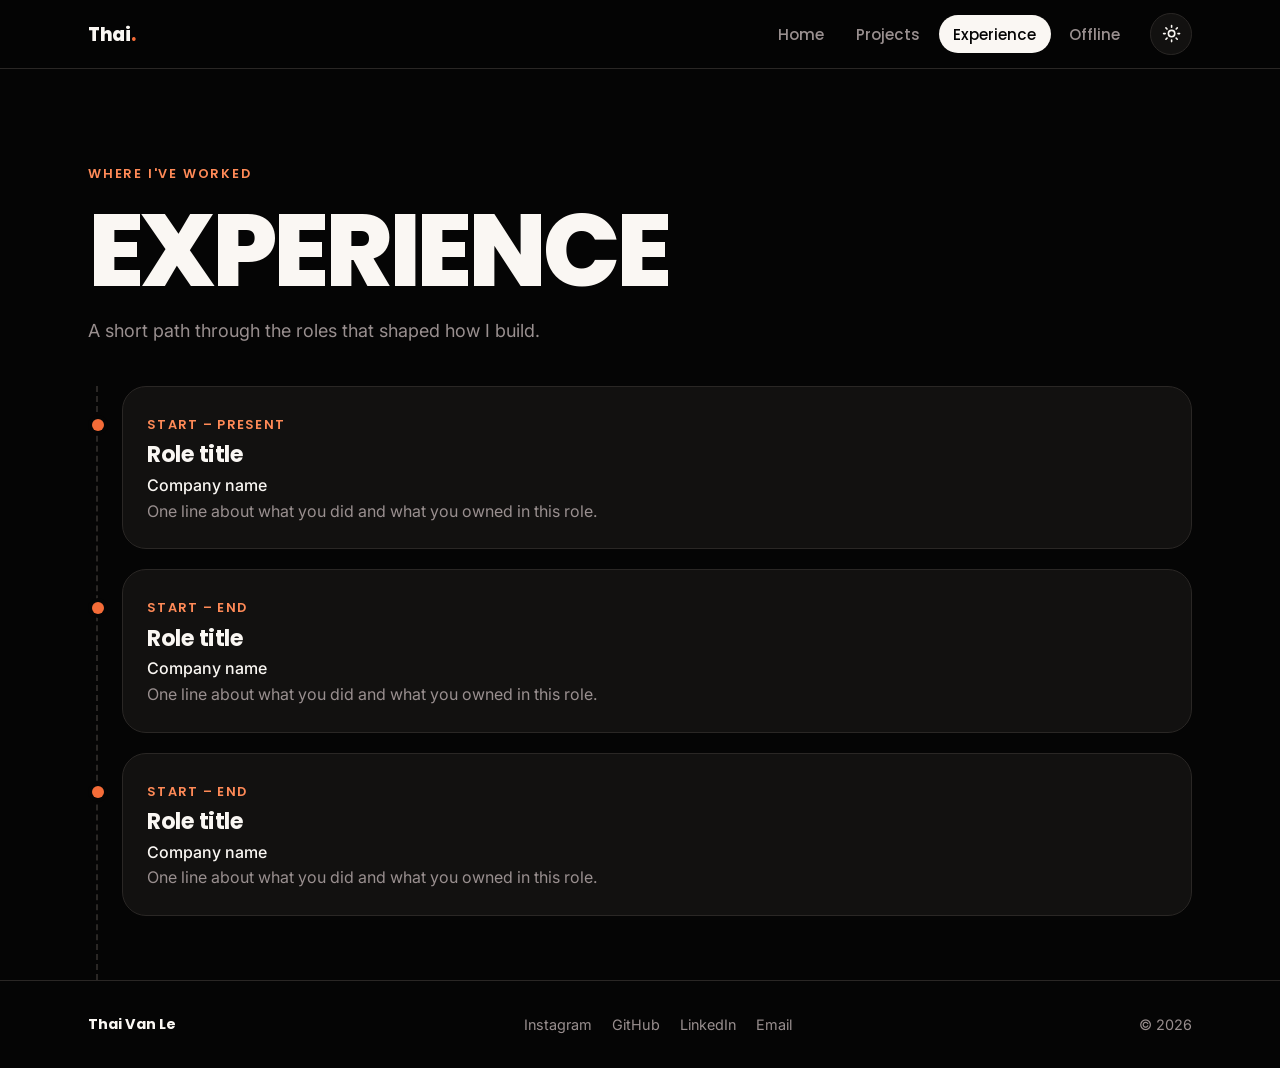
==== experience.html @ 32fe0070 "Apply code review fixes Co-Authored-By: Claude Sonnet 5.5 <noreply@anthropic.com> Claude-Session: ht" ====
<!DOCTYPE html>
<html lang="en" data-theme="dark">
<head>
<meta charset="utf-8">
<meta name="viewport" content="width=device-width, initial-scale=1">
<title>Experience | Thai Van Le</title>
<meta name="description" content="Thai Van Le, a software engineer with a passion for AI.">
<script>try{var t="dark";if(localStorage.getItem("theme")==="light"){t="light"}document.documentElement.dataset.theme=t}catch(e){}</script>
<link rel="preconnect" href="https://fonts.googleapis.com">
<link rel="preconnect" href="https://fonts.gstatic.com" crossorigin>
<link href="https://fonts.googleapis.com/css2?family=Inter:wght@400;500;600&family=Poppins:wght@500;600;700;800&display=swap" rel="stylesheet">
<link rel="stylesheet" href="css/styles.css">
<script src="js/main.js" defer></script>
</head>
<body>
<a class="skip" href="#main">Skip to content</a>
<header class="top">
<div class="wrap">
<a class="brand" href="index.html">Thai<span>.</span></a>
<nav id="nav" aria-label="Main"><ul><li><a href="index.html">Home</a></li><li><a href="projects.html">Projects</a></li><li><a href="experience.html" aria-current="page">Experience</a></li><li><a href="offline.html">Offline</a></li></ul></nav>
<button class="icon-btn theme-toggle" type="button" aria-label="Toggle light and dark theme" title="Toggle theme (T)"><svg class="sun" viewBox="0 0 24 24" aria-hidden="true"><circle cx="12" cy="12" r="4"/><path d="M12 2v2m0 16v2M4.900 4.900l1.400 1.400m11.400 11.400 1.400 1.400M2 12h2m16 0h2M4.900 19.100l1.400-1.400M17.700 6.300l1.400-1.400"/></svg><svg class="moon" viewBox="0 0 24 24" aria-hidden="true"><path d="M21 12.800A9 9 0 1 1 11.200 3a7 7 0 0 0 9.800 9.800z"/></svg></button>
<button class="icon-btn menu-btn" type="button" aria-label="Menu" aria-expanded="false" aria-controls="nav"><svg viewBox="0 0 24 24" aria-hidden="true"><path d="M4 7h16M4 12h16M4 17h16"/></svg></button>
</div>
</header>
<main id="main">
<div class="wrap">
<header class="page-head"><p class="eyebrow">Where I've worked</p><h1 class="title rise">Experience</h1><p class="lead">A short path through the roles that shaped how I build.</p></header>
<!-- placeholder timeline entries: replace with real roles, orgs and dates -->
<ol class="timeline"><li class="rise" style="--i:1"><time>Start &ndash; Present</time><h2>Role title</h2><p class="org">Company name</p><p>One line about what you did and what you owned in this role.</p></li><li class="rise" style="--i:2"><time>Start &ndash; End</time><h2>Role title</h2><p class="org">Company name</p><p>One line about what you did and what you owned in this role.</p></li><li class="rise" style="--i:3"><time>Start &ndash; End</time><h2>Role title</h2><p class="org">Company name</p><p>One line about what you did and what you owned in this role.</p></li></ol>
</div>
</main>
<footer>
<div class="wrap">
<strong>Thai Van Le</strong>
<ul><li><a href="https://www.instagram.com/thaiv.2229/" target="_blank" rel="noopener noreferrer">Instagram</a></li><li><a href="https://github.com/Thai2229" target="_blank" rel="noopener noreferrer">GitHub</a></li><li><a href="https://www.linkedin.com/in/thaivanle" target="_blank" rel="noopener noreferrer">LinkedIn</a></li><li><a href="mailto:mrthaivanle@gmail.com">Email</a></li></ul>
<span>&copy; 2026</span>
</div>
</footer>
</body>
</html>
---- css/styles.css ----
:root{
  --bg:#050505;--surface:#121110;--line:#2a2725;--ink:#faf7f3;--muted:#998f8f;
  --accent:#f46c38;--accent-hot:#ff7a1a;--accent-ink:#ff8a57;--lime:#c5ff41;--on-accent:#151312;
  --card:#faf7f3;--card-ink:#151312;--card-muted:#6a6b6e;--card-accent:#e4531c;
  --font-head:"Poppins",system-ui,sans-serif;--font-body:"Inter",system-ui,sans-serif;
  --pad:clamp(1.25rem,4vw,3rem);--max:1200px;
}
[data-theme="light"]{
  --bg:#faf7f3;--surface:#fff;--line:#e4ddd5;--ink:#151312;--muted:#6a6b6e;
  --accent-ink:#b8400f;--card:#fff;
}
*{box-sizing:border-box;margin:0}
html{color-scheme:dark;scroll-behavior:smooth}
html[data-theme="light"]{color-scheme:light}
body{background:var(--bg);color:var(--ink);font:400 1rem/1.6 var(--font-body);min-height:100vh;display:flex;flex-direction:column;overflow-x:hidden}
main{flex:1}
img,svg{display:block;max-width:100%}
a{color:inherit}
:focus-visible{outline:3px solid var(--accent-hot);outline-offset:3px;border-radius:6px}
.skip{position:absolute;left:1rem;top:-4rem;background:var(--accent);color:var(--on-accent);padding:.6rem 1rem;border-radius:8px;font-weight:600;z-index:20}
.skip:focus{top:1rem}
.wrap{width:min(100%,var(--max));margin-inline:auto;padding-inline:var(--pad)}

/* header */
header.top{position:sticky;top:0;z-index:10;background:color-mix(in srgb,var(--bg) 85%,transparent);backdrop-filter:blur(12px);border-bottom:1px solid var(--line)}
header.top .wrap{display:flex;align-items:center;gap:1rem;height:4.25rem}
.brand{font:800 1.15rem var(--font-head);text-decoration:none;letter-spacing:-.02em;margin-right:auto}
.brand span{color:var(--accent)}
nav ul{list-style:none;padding:0;display:flex;gap:.25rem}
nav a{display:block;padding:.45rem .9rem;border-radius:99px;text-decoration:none;font:500 .95rem var(--font-head);color:var(--muted);transition:color .2s,background .2s}
nav a:hover{color:var(--ink)}
nav a[aria-current="page"]{background:var(--ink);color:var(--bg)}
.icon-btn{width:2.6rem;height:2.6rem;border-radius:50%;border:1px solid var(--line);background:var(--surface);color:var(--ink);display:grid;place-items:center;cursor:pointer;transition:border-color .2s,transform .2s}
.icon-btn:hover{border-color:var(--accent);transform:translateY(-2px)}
.icon-btn svg{width:1.2rem;height:1.2rem;fill:none;stroke:currentColor;stroke-width:2;stroke-linecap:round;stroke-linejoin:round}
.moon{display:none}
[data-theme="light"] .sun{display:none}
[data-theme="light"] .moon{display:block}
.menu-btn{display:none}
@media (max-width:700px){
  .menu-btn{display:grid}
  nav{position:absolute;left:0;right:0;top:100%;background:var(--bg);border-bottom:1px solid var(--line);display:none;padding:.75rem var(--pad) 1rem}
  nav.open{display:block}
  nav ul{flex-direction:column}
  nav a{font-size:1.05rem;padding:.7rem 1rem}
}

/* type */
.title{font:800 clamp(2.75rem,8vw,6.5rem)/.92 var(--font-head);text-transform:uppercase;letter-spacing:-.04em}
.title em{font-style:normal;color:var(--accent)}
[data-theme="light"] .title em{color:var(--accent-ink)}
h2.title{font-size:clamp(2rem,5vw,3.5rem)}
.lead{color:var(--muted);font-size:1.125rem;max-width:44ch}
.eyebrow{font:600 .8rem var(--font-head);letter-spacing:.14em;text-transform:uppercase;color:var(--accent-ink)}
.page-head{padding:clamp(3rem,8vw,6rem) 0 2.5rem;display:grid;gap:1.25rem}

/* home hero */
.hero{display:grid;grid-template-columns:minmax(0,420px) minmax(0,1fr);gap:clamp(2rem,6vw,5rem);align-items:center;padding:clamp(2rem,5vw,4rem) 0}
@media (max-width:900px){.hero{grid-template-columns:1fr}.profile{max-width:440px;width:100%;margin-inline:auto}}
.profile{position:relative;overflow:hidden;background:var(--card);color:var(--card-ink);border-radius:32px;padding:1.25rem 1.25rem 1.75rem;border:1px solid var(--line)}
.profile .photo{position:relative;z-index:1;aspect-ratio:1;width:100%;height:auto;border-radius:24px;object-fit:cover;object-position:52% 52%}
.profile .arc{position:absolute;z-index:0;width:170%;aspect-ratio:1;left:-35%;top:50%;border:2px dashed var(--card-accent);border-radius:50%;transform:rotate(14deg)}
.profile .arc.two{top:58%;left:-20%;width:140%;transform:rotate(-8deg);opacity:.6}
.badge{position:absolute;z-index:2;top:58%;right:.6rem;width:2.6rem;height:2.6rem;margin-top:-1.3rem;border-radius:50%;background:var(--card-accent);display:grid;place-items:center;transform:rotate(-14deg)}
.badge svg{width:1.3rem;height:1.3rem;fill:#fff}
.profile .who{position:relative;z-index:1;padding:1.5rem .5rem 0}
.profile h1{font:800 clamp(2.2rem,5vw,2.9rem)/1 var(--font-head);letter-spacing:-.04em}
.profile p{color:var(--card-muted);margin:.6rem 0 1.25rem;max-width:20ch;font-size:1.05rem;line-height:1.4}
.socials{display:flex;gap:.6rem;list-style:none;padding:0}
.socials a{width:2.7rem;height:2.7rem;border-radius:50%;border:2px solid var(--card-accent);color:var(--card-accent);background:var(--card);display:grid;place-items:center;transition:background .2s,color .2s,transform .2s}
.socials a:hover{background:var(--card-accent);color:#fff;transform:translateY(-3px)}
.socials svg{width:1.2rem;height:1.2rem;fill:none;stroke:currentColor;stroke-width:2;stroke-linecap:round;stroke-linejoin:round}
.intro{display:grid;gap:1.5rem;justify-items:start}
.stats{display:grid;grid-template-columns:repeat(3,1fr);gap:.75rem;width:100%;margin-top:.5rem}
@media (max-width:520px){.stats{grid-template-columns:1fr}}
.stat{background:var(--surface);border:1px solid var(--line);border-radius:20px;padding:1.1rem 1.2rem;transition:transform .25s,border-color .25s}
.stat:hover{transform:translateY(-4px);border-color:var(--accent)}
.stat b{display:block;font:800 2rem/1.1 var(--font-head);letter-spacing:-.03em}
.stat span{color:var(--muted);font-size:.9rem}
.stat.lime{background:var(--lime);border-color:var(--lime);color:#151312}
.stat.lime span{color:#3b4a12}

/* teasers */
.teasers{display:grid;grid-template-columns:repeat(2,1fr);gap:1rem;padding:2rem 0 4rem}
@media (max-width:700px){.teasers{grid-template-columns:1fr}}
.teaser{display:flex;flex-direction:column;gap:1rem;justify-content:space-between;min-height:12rem;padding:1.75rem;border-radius:28px;background:var(--surface);border:1px solid var(--line);text-decoration:none;transition:transform .25s,border-color .25s}
.teaser:hover{transform:translateY(-4px);border-color:var(--accent)}
.teaser h2{font:800 clamp(1.6rem,3.5vw,2.4rem)/1 var(--font-head);text-transform:uppercase;letter-spacing:-.03em}
.teaser p{color:var(--muted)}
.teaser .go{font:600 .95rem var(--font-head);color:var(--accent-ink)}

/* cards */
.grid{display:grid;grid-template-columns:repeat(auto-fill,minmax(min(100%,17rem),1fr));gap:1rem;padding-bottom:4rem}
.card{display:flex;flex-direction:column;gap:.75rem;padding:1.5rem;border-radius:24px;background:var(--surface);border:1px solid var(--line);transition:transform .25s,border-color .25s,box-shadow .25s}
.card:hover{transform:translateY(-5px);border-color:var(--accent);box-shadow:0 14px 34px -18px var(--accent)}
.card .thumb{aspect-ratio:16/10;border-radius:16px;background:linear-gradient(135deg,var(--accent),var(--bg) 85%);margin-bottom:.5rem}
.card h2{font:700 1.3rem/1.2 var(--font-head);letter-spacing:-.02em}
.card p{color:var(--muted)}
.tags{display:flex;flex-wrap:wrap;gap:.4rem;list-style:none;padding:0;margin-top:auto}
.tags li{font:500 .78rem var(--font-head);padding:.2rem .7rem;border-radius:99px;border:1px solid var(--line);color:var(--muted)}
.ico{width:3rem;height:3rem;border-radius:16px;display:grid;place-items:center;background:var(--accent);color:var(--on-accent)}
.ico svg{width:1.5rem;height:1.5rem;fill:none;stroke:currentColor;stroke-width:2;stroke-linecap:round;stroke-linejoin:round}

/* timeline */
.timeline{list-style:none;padding:0 0 4rem 1.5rem;border-left:2px dashed var(--line);display:grid;gap:1.25rem;margin-left:.5rem}
.timeline li{position:relative;padding:1.5rem;border-radius:24px;background:var(--surface);border:1px solid var(--line);transition:border-color .25s,transform .25s}
.timeline li:hover{border-color:var(--accent);transform:translateX(4px)}
.timeline li::before{content:"";position:absolute;left:calc(-1.5rem - 7px);top:2rem;width:12px;height:12px;border-radius:50%;background:var(--accent);box-shadow:0 0 0 4px var(--bg)}
.timeline time{font:600 .8rem var(--font-head);letter-spacing:.1em;text-transform:uppercase;color:var(--accent-ink)}
.timeline h2{font:700 1.4rem/1.2 var(--font-head);letter-spacing:-.02em;margin:.3rem 0}
.timeline .org{color:var(--ink);font-weight:500}
.timeline p{color:var(--muted)}

/* footer */
footer{border-top:1px solid var(--line);padding:2rem 0;color:var(--muted);font-size:.9rem}
footer .wrap{display:flex;flex-wrap:wrap;gap:1rem 2rem;align-items:center;justify-content:space-between}
footer strong{color:var(--ink);font-family:var(--font-head)}
footer ul{list-style:none;padding:0;display:flex;gap:1.25rem}
footer a{text-decoration:none}
footer a:hover{color:var(--accent-ink);text-decoration:underline}

/* motion */
.rise{animation:rise .7s cubic-bezier(.2,.7,.2,1) both;animation-delay:calc(var(--i,0) * 90ms)}
@keyframes rise{from{opacity:0;transform:translateY(18px)}}
::view-transition-old(root),::view-transition-new(root){animation:none;mix-blend-mode:normal}
::view-transition-new(root){z-index:2}
@media (prefers-reduced-motion:reduce){
  *,*::before,*::after{animation:none!important;transition:none!important;scroll-behavior:auto!important}
}
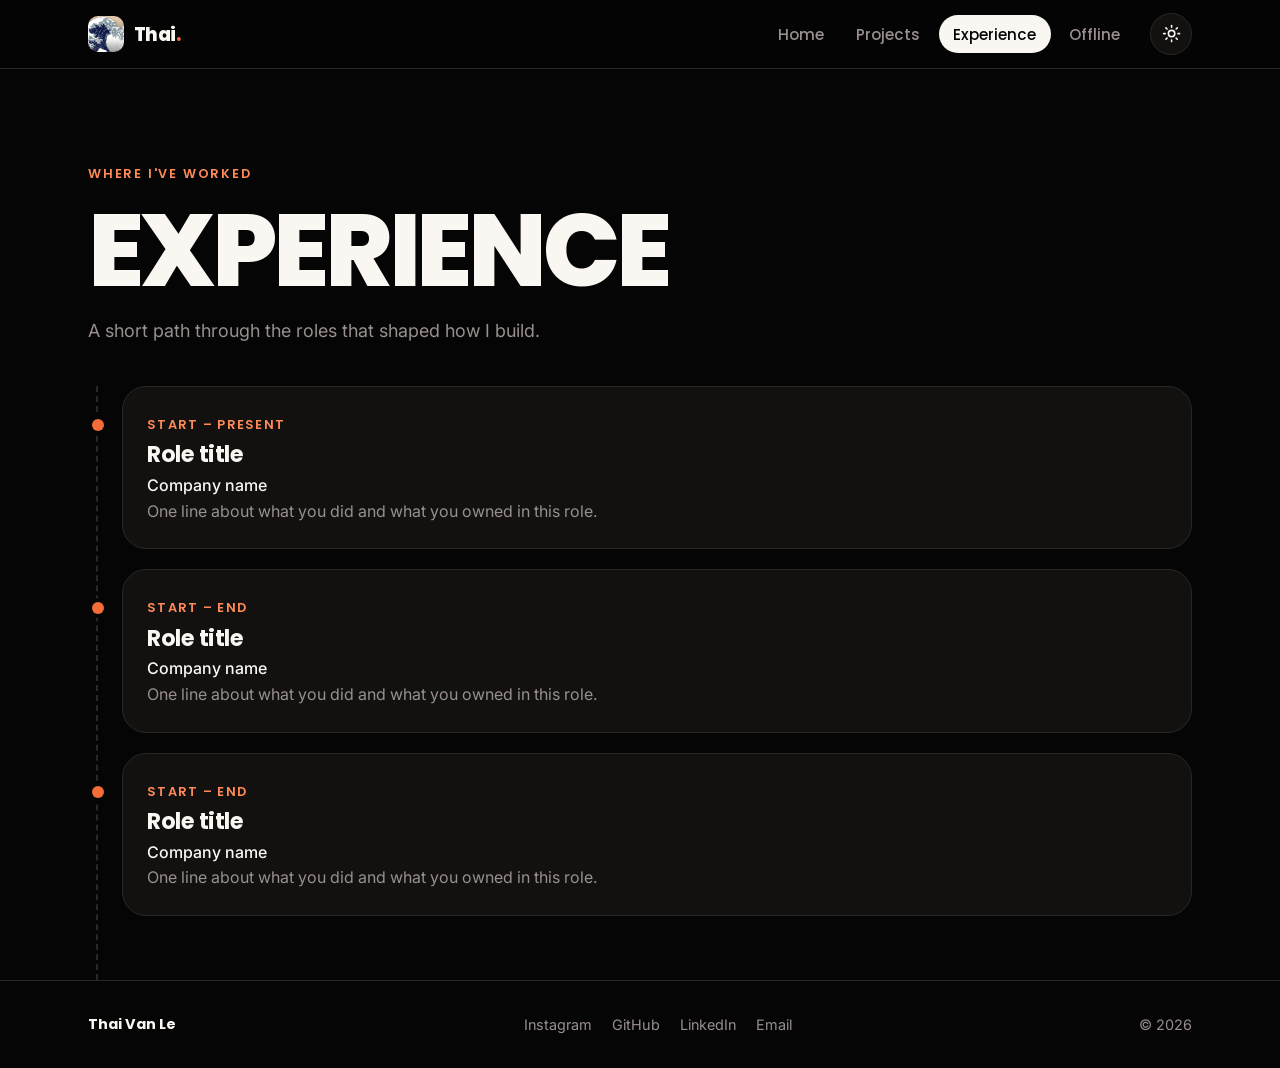
==== commit 68434c60: "Add wave logo and favicon, review fixes Co-Authored-By: Claude Sonnet 5.5 <noreply@anthropic.com> Cl" ====
--- a/experience.html
+++ b/experience.html
@@ -2,6 +2,7 @@
 <html lang="en" data-theme="dark">
 <head>
 <meta charset="utf-8">
+<link rel="icon" type="image/png" href="assets/favicon.png">
 <meta name="viewport" content="width=device-width, initial-scale=1">
 <title>Experience | Thai Van Le</title>
 <meta name="description" content="Thai Van Le, a software engineer with a passion for AI.">
@@ -16,7 +17,7 @@
 <a class="skip" href="#main">Skip to content</a>
 <header class="top">
 <div class="wrap">
-<a class="brand" href="index.html">Thai<span>.</span></a>
+<a class="brand" href="index.html" aria-label="Thai Van Le, home"><img src="assets/logo.webp" alt="" width="36" height="36">Thai<span>.</span></a>
 <nav id="nav" aria-label="Main"><ul><li><a href="index.html">Home</a></li><li><a href="projects.html">Projects</a></li><li><a href="experience.html" aria-current="page">Experience</a></li><li><a href="offline.html">Offline</a></li></ul></nav>
 <button class="icon-btn theme-toggle" type="button" aria-label="Toggle light and dark theme" title="Toggle theme (T)"><svg class="sun" viewBox="0 0 24 24" aria-hidden="true"><circle cx="12" cy="12" r="4"/><path d="M12 2v2m0 16v2M4.900 4.900l1.400 1.400m11.400 11.400 1.400 1.400M2 12h2m16 0h2M4.900 19.100l1.400-1.400M17.700 6.300l1.400-1.400"/></svg><svg class="moon" viewBox="0 0 24 24" aria-hidden="true"><path d="M21 12.800A9 9 0 1 1 11.200 3a7 7 0 0 0 9.800 9.800z"/></svg></button>
 <button class="icon-btn menu-btn" type="button" aria-label="Menu" aria-expanded="false" aria-controls="nav"><svg viewBox="0 0 24 24" aria-hidden="true"><path d="M4 7h16M4 12h16M4 17h16"/></svg></button>
--- a/css/styles.css
+++ b/css/styles.css
@@ -1,12 +1,12 @@
 :root{
-  --bg:#050505;--surface:#121110;--line:#2a2725;--ink:#faf7f3;--muted:#998f8f;
+  --bg:#050505;--surface:#121110;--line:#2a2725;--ink:#faf7f3;--muted:#998f8f;--dim:#2b2927;
   --accent:#f46c38;--accent-hot:#ff7a1a;--accent-ink:#ff8a57;--lime:#c5ff41;--on-accent:#151312;
   --card:#faf7f3;--card-ink:#151312;--card-muted:#6a6b6e;--card-accent:#e4531c;
   --font-head:"Poppins",system-ui,sans-serif;--font-body:"Inter",system-ui,sans-serif;
   --pad:clamp(1.25rem,4vw,3rem);--max:1200px;
 }
 [data-theme="light"]{
-  --bg:#faf7f3;--surface:#fff;--line:#e4ddd5;--ink:#151312;--muted:#6a6b6e;
+  --bg:#faf7f3;--surface:#fff;--line:#e4ddd5;--ink:#151312;--muted:#6a6b6e;--dim:#e2dbd2;
   --accent-ink:#b8400f;--card:#fff;
 }
 *{box-sizing:border-box;margin:0}
@@ -24,8 +24,9 @@
 /* header */
 header.top{position:sticky;top:0;z-index:10;background:color-mix(in srgb,var(--bg) 85%,transparent);backdrop-filter:blur(12px);border-bottom:1px solid var(--line)}
 header.top .wrap{display:flex;align-items:center;gap:1rem;height:4.25rem}
-.brand{font:800 1.15rem var(--font-head);text-decoration:none;letter-spacing:-.02em;margin-right:auto}
+.brand{display:inline-flex;align-items:center;font:800 1.15rem var(--font-head);text-decoration:none;letter-spacing:-.02em;margin-right:auto}
 .brand span{color:var(--accent)}
+.brand img{width:36px;height:36px;margin-right:.6rem;border-radius:10px;flex:none}
 nav ul{list-style:none;padding:0;display:flex;gap:.25rem}
 nav a{display:block;padding:.45rem .9rem;border-radius:99px;text-decoration:none;font:500 .95rem var(--font-head);color:var(--muted);transition:color .2s,background .2s}
 nav a:hover{color:var(--ink)}
@@ -58,7 +59,7 @@
 .hero{display:grid;grid-template-columns:minmax(0,420px) minmax(0,1fr);gap:clamp(2rem,6vw,5rem);align-items:center;padding:clamp(2rem,5vw,4rem) 0}
 @media (max-width:900px){.hero{grid-template-columns:1fr}.profile{max-width:440px;width:100%;margin-inline:auto}}
 .profile{position:relative;overflow:hidden;background:var(--card);color:var(--card-ink);border-radius:32px;padding:1.25rem 1.25rem 1.75rem;border:1px solid var(--line)}
-.profile .photo{position:relative;z-index:1;aspect-ratio:1;width:100%;height:auto;border-radius:24px;object-fit:cover;object-position:52% 52%}
+.profile .photo{position:relative;z-index:1;aspect-ratio:7/8;width:100%;height:auto;border-radius:24px;object-fit:cover;object-position:54% 50%}
 .profile .arc{position:absolute;z-index:0;width:170%;aspect-ratio:1;left:-35%;top:50%;border:2px dashed var(--card-accent);border-radius:50%;transform:rotate(14deg)}
 .profile .arc.two{top:58%;left:-20%;width:140%;transform:rotate(-8deg);opacity:.6}
 .badge{position:absolute;z-index:2;top:58%;right:.6rem;width:2.6rem;height:2.6rem;margin-top:-1.3rem;border-radius:50%;background:var(--card-accent);display:grid;place-items:center;transform:rotate(-14deg)}
@@ -81,13 +82,25 @@
 .stat.lime span{color:#3b4a12}
 
 /* teasers */
-.teasers{display:grid;grid-template-columns:repeat(2,1fr);gap:1rem;padding:2rem 0 4rem}
-@media (max-width:700px){.teasers{grid-template-columns:1fr}}
-.teaser{display:flex;flex-direction:column;gap:1rem;justify-content:space-between;min-height:12rem;padding:1.75rem;border-radius:28px;background:var(--surface);border:1px solid var(--line);text-decoration:none;transition:transform .25s,border-color .25s}
-.teaser:hover{transform:translateY(-4px);border-color:var(--accent)}
-.teaser h2{font:800 clamp(1.6rem,3.5vw,2.4rem)/1 var(--font-head);text-transform:uppercase;letter-spacing:-.03em}
-.teaser p{color:var(--muted)}
-.teaser .go{font:600 .95rem var(--font-head);color:var(--accent-ink)}
+.teaser{padding:clamp(2rem,6vw,4rem) 0}
+.teaser:last-child{padding-bottom:4rem}
+.big{font:800 clamp(3rem,13vw,9rem)/.95 var(--font-head);text-transform:uppercase;letter-spacing:-.04em;margin-bottom:clamp(1.5rem,4vw,3rem)}
+.big span{display:block}
+.big .dim{color:var(--dim)}
+.rows{list-style:none;padding:0;display:grid;gap:clamp(1rem,2.5vw,1.75rem)}
+.row{display:flex;align-items:center;gap:clamp(1rem,3vw,2rem);text-decoration:none;border-radius:20px}
+.tile{flex:none;width:clamp(4.25rem,14vw,8rem);aspect-ratio:1;border-radius:clamp(14px,3vw,22px);display:grid;place-items:center;color:var(--on-accent);transition:transform .25s}
+.tile svg{width:38%;fill:none;stroke:currentColor;stroke-width:2;stroke-linecap:round;stroke-linejoin:round}
+.t1{background:linear-gradient(135deg,var(--accent),#7a2a0c)}
+.t2{background:linear-gradient(135deg,var(--lime),#2c3a0a)}
+.t3{background:linear-gradient(135deg,#3a3633,var(--accent-hot))}
+.txt{display:grid;min-width:0}
+.txt b{font:700 clamp(1.25rem,3.4vw,2rem)/1.2 var(--font-head);letter-spacing:-.02em;transition:color .2s}
+.txt span{color:var(--muted);font-size:clamp(.95rem,2vw,1.2rem)}
+.row .go{flex:none;margin-left:auto;width:clamp(1.25rem,3vw,1.75rem);fill:none;stroke:var(--accent);stroke-width:1.75;stroke-linecap:round;stroke-linejoin:round;transition:transform .2s}
+.row:hover .txt b{color:var(--accent-ink)}
+.row:hover .go{transform:translate(4px,-4px)}
+.row:hover .tile{transform:scale(1.03)}
 
 /* cards */
 .grid{display:grid;grid-template-columns:repeat(auto-fill,minmax(min(100%,17rem),1fr));gap:1rem;padding-bottom:4rem}
@@ -124,6 +137,8 @@
 @keyframes rise{from{opacity:0;transform:translateY(18px)}}
 ::view-transition-old(root),::view-transition-new(root){animation:none;mix-blend-mode:normal}
 ::view-transition-new(root){z-index:2}
+.wave-foam{position:fixed;inset:0;pointer-events:none;view-transition-name:foam;background:rgba(250,247,243,.55)}
+::view-transition-group(foam),::view-transition-old(foam),::view-transition-new(foam){animation:none}
 @media (prefers-reduced-motion:reduce){
   *,*::before,*::after{animation:none!important;transition:none!important;scroll-behavior:auto!important}
 }
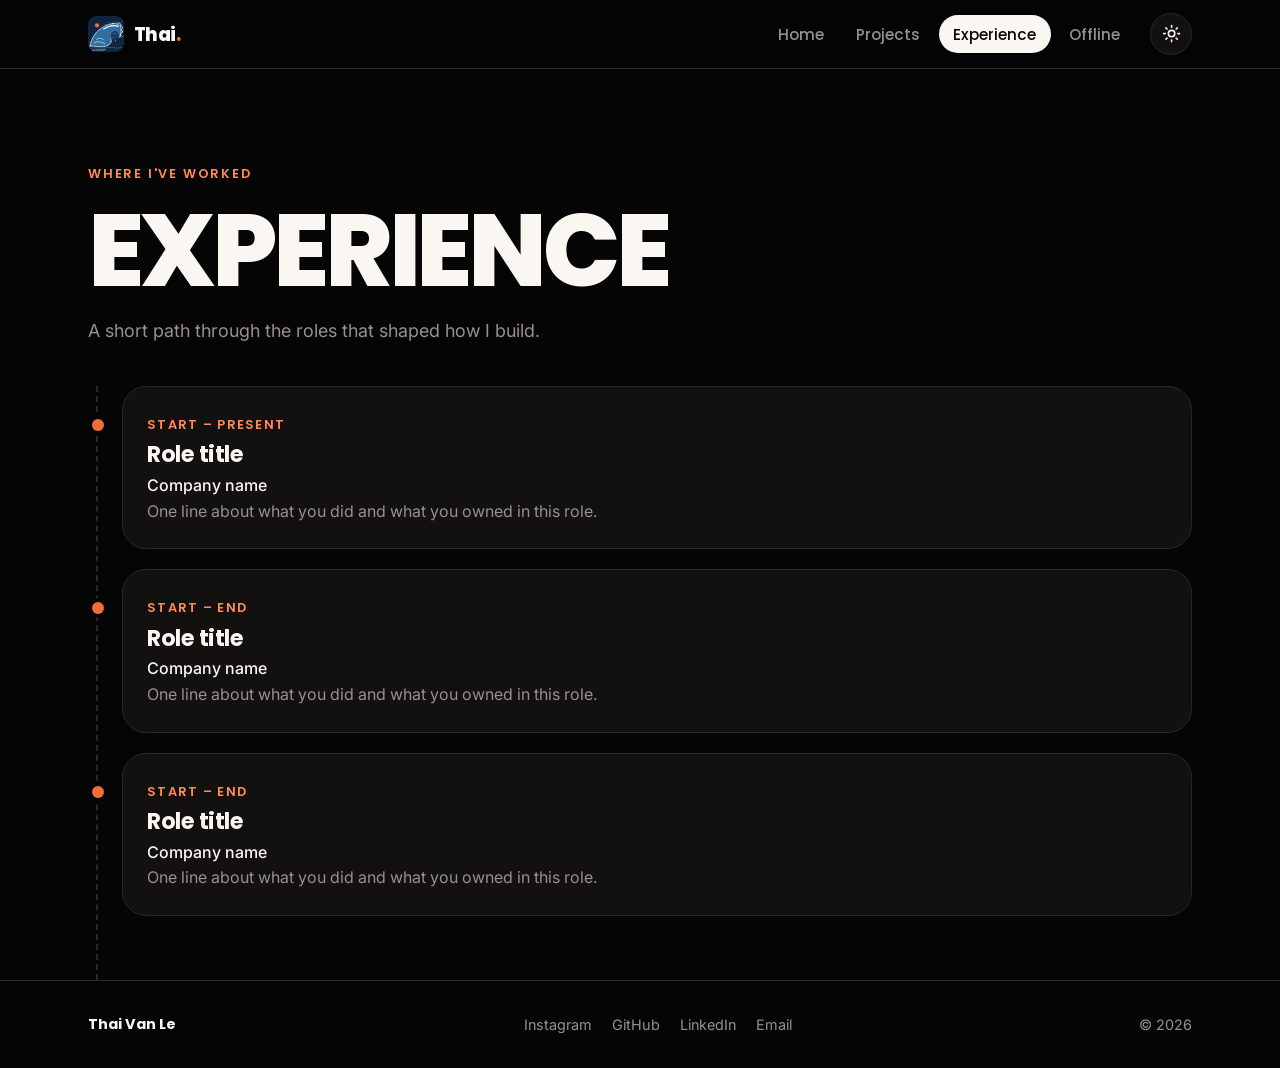
==== commit 27056660: "Replace logo with original wave sketch Co-Authored-By: Claude Sonnet 5.5 <noreply@anthropic.com> Cla" ====
--- a/experience.html
+++ b/experience.html
@@ -2,6 +2,7 @@
 <html lang="en" data-theme="dark">
 <head>
 <meta charset="utf-8">
+<link rel="icon" type="image/svg+xml" href="assets/favicon.svg">
 <link rel="icon" type="image/png" href="assets/favicon.png">
 <meta name="viewport" content="width=device-width, initial-scale=1">
 <title>Experience | Thai Van Le</title>
@@ -17,7 +18,7 @@
 <a class="skip" href="#main">Skip to content</a>
 <header class="top">
 <div class="wrap">
-<a class="brand" href="index.html" aria-label="Thai Van Le, home"><img src="assets/logo.webp" alt="" width="36" height="36">Thai<span>.</span></a>
+<a class="brand" href="index.html" aria-label="Thai Van Le, home"><img src="assets/logo.svg" alt="" width="36" height="36">Thai<span>.</span></a>
 <nav id="nav" aria-label="Main"><ul><li><a href="index.html">Home</a></li><li><a href="projects.html">Projects</a></li><li><a href="experience.html" aria-current="page">Experience</a></li><li><a href="offline.html">Offline</a></li></ul></nav>
 <button class="icon-btn theme-toggle" type="button" aria-label="Toggle light and dark theme" title="Toggle theme (T)"><svg class="sun" viewBox="0 0 24 24" aria-hidden="true"><circle cx="12" cy="12" r="4"/><path d="M12 2v2m0 16v2M4.900 4.900l1.400 1.400m11.400 11.400 1.400 1.400M2 12h2m16 0h2M4.900 19.100l1.400-1.400M17.700 6.300l1.400-1.400"/></svg><svg class="moon" viewBox="0 0 24 24" aria-hidden="true"><path d="M21 12.800A9 9 0 1 1 11.200 3a7 7 0 0 0 9.800 9.800z"/></svg></button>
 <button class="icon-btn menu-btn" type="button" aria-label="Menu" aria-expanded="false" aria-controls="nav"><svg viewBox="0 0 24 24" aria-hidden="true"><path d="M4 7h16M4 12h16M4 17h16"/></svg></button>
--- a/css/styles.css
+++ b/css/styles.css
@@ -26,7 +26,7 @@
 header.top .wrap{display:flex;align-items:center;gap:1rem;height:4.25rem}
 .brand{display:inline-flex;align-items:center;font:800 1.15rem var(--font-head);text-decoration:none;letter-spacing:-.02em;margin-right:auto}
 .brand span{color:var(--accent)}
-.brand img{width:36px;height:36px;margin-right:.6rem;border-radius:10px;flex:none}
+.brand img{width:36px;height:36px;margin-right:.6rem;border-radius:8px;flex:none}
 nav ul{list-style:none;padding:0;display:flex;gap:.25rem}
 nav a{display:block;padding:.45rem .9rem;border-radius:99px;text-decoration:none;font:500 .95rem var(--font-head);color:var(--muted);transition:color .2s,background .2s}
 nav a:hover{color:var(--ink)}
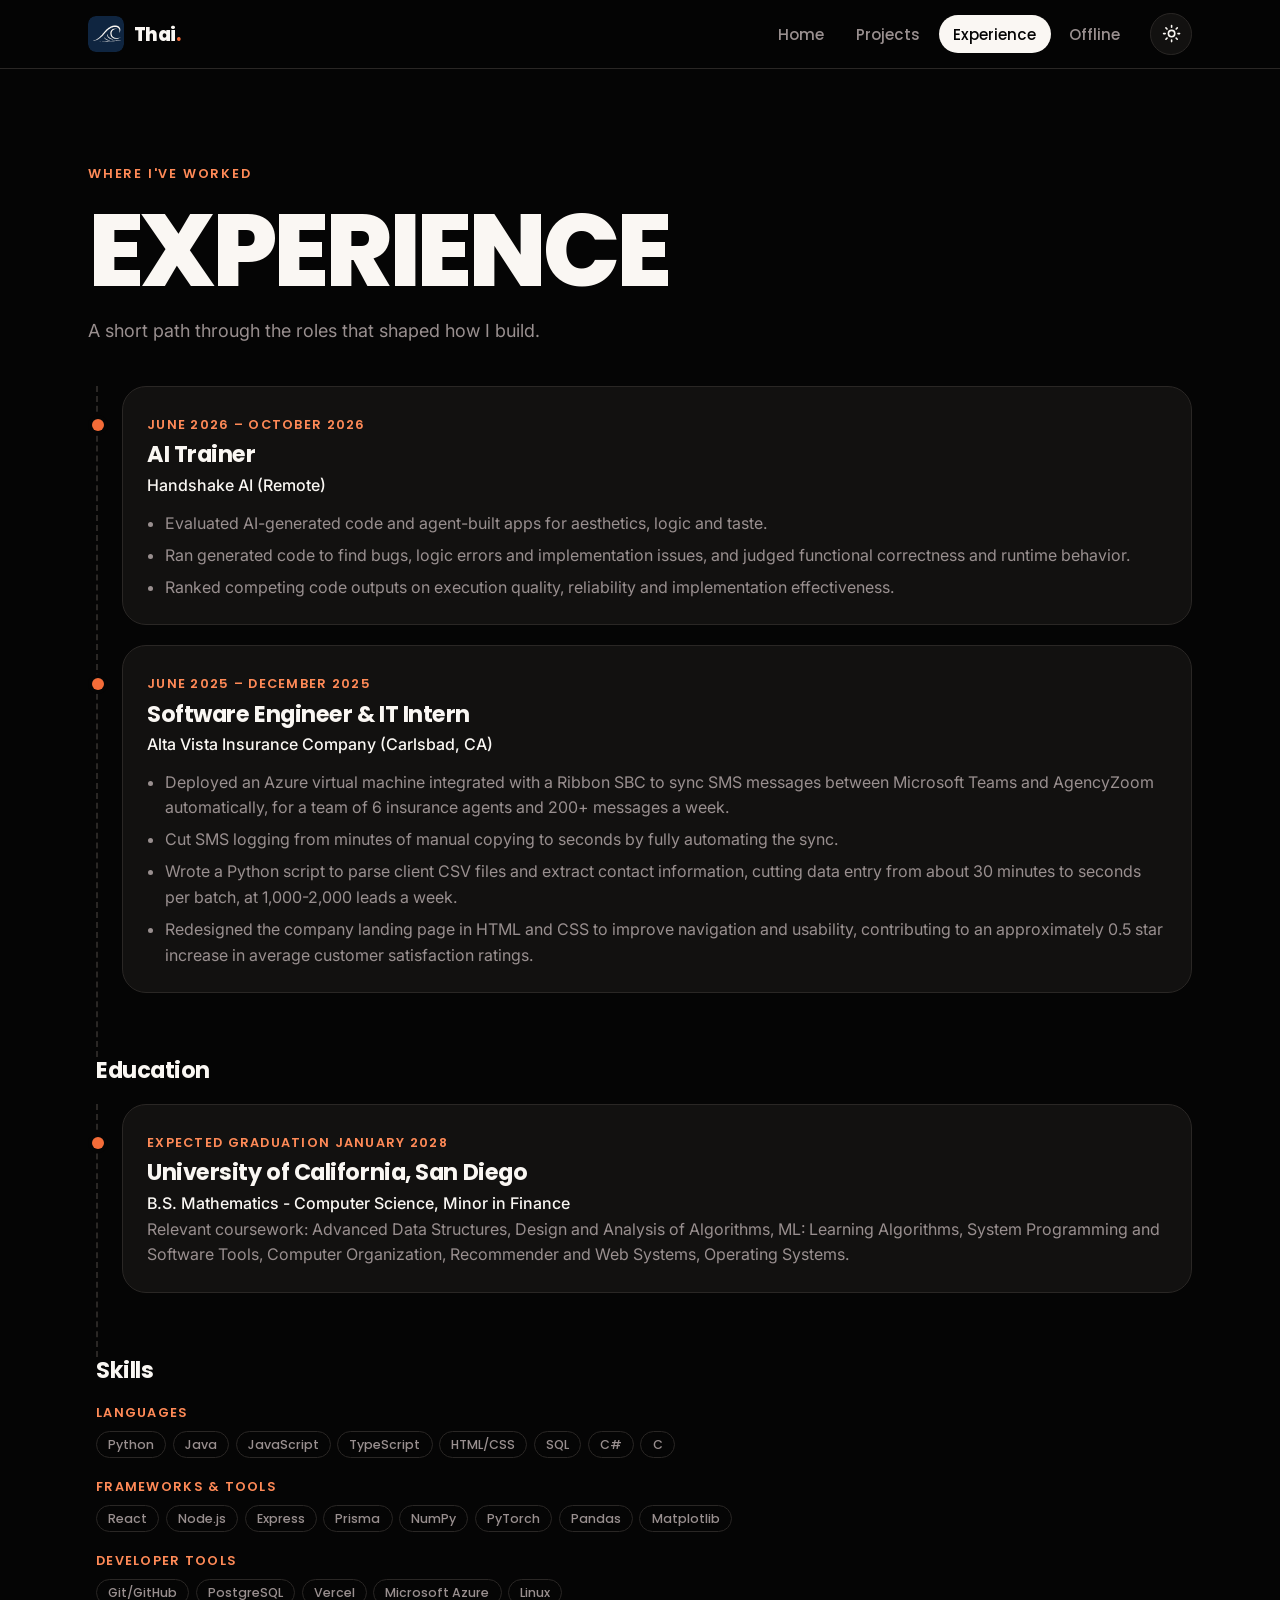
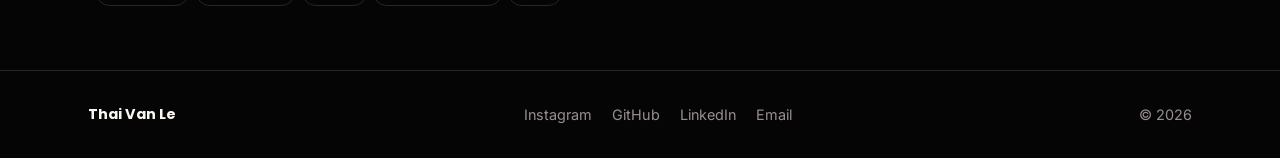
==== commit b2ae24b5: "Add real experience, education and skills from resume Co-Authored-By: Claude Sonnet 5.5 <noreply@ant" ====
--- a/experience.html
+++ b/experience.html
@@ -27,8 +27,10 @@
 <main id="main">
 <div class="wrap">
 <header class="page-head"><p class="eyebrow">Where I've worked</p><h1 class="title rise">Experience</h1><p class="lead">A short path through the roles that shaped how I build.</p></header>
-<!-- placeholder timeline entries: replace with real roles, orgs and dates -->
-<ol class="timeline"><li class="rise" style="--i:1"><time>Start &ndash; Present</time><h2>Role title</h2><p class="org">Company name</p><p>One line about what you did and what you owned in this role.</p></li><li class="rise" style="--i:2"><time>Start &ndash; End</time><h2>Role title</h2><p class="org">Company name</p><p>One line about what you did and what you owned in this role.</p></li><li class="rise" style="--i:3"><time>Start &ndash; End</time><h2>Role title</h2><p class="org">Company name</p><p>One line about what you did and what you owned in this role.</p></li></ol>
+<ol class="timeline"><li class="rise" style="--i:1"><time>June 2026 &ndash; October 2026</time><h2>AI Trainer</h2><p class="org">Handshake AI (Remote)</p><ul><li>Evaluated AI-generated code and agent-built apps for aesthetics, logic and taste.</li><li>Ran generated code to find bugs, logic errors and implementation issues, and judged functional correctness and runtime behavior.</li><li>Ranked competing code outputs on execution quality, reliability and implementation effectiveness.</li></ul></li><li class="rise" style="--i:2"><time>June 2025 &ndash; December 2025</time><h2>Software Engineer &amp; IT Intern</h2><p class="org">Alta Vista Insurance Company (Carlsbad, CA)</p><ul><li>Deployed an Azure virtual machine integrated with a Ribbon SBC to sync SMS messages between Microsoft Teams and AgencyZoom automatically, for a team of 6 insurance agents and 200+ messages a week.</li><li>Cut SMS logging from minutes of manual copying to seconds by fully automating the sync.</li><li>Wrote a Python script to parse client CSV files and extract contact information, cutting data entry from about 30 minutes to seconds per batch, at 1,000-2,000 leads a week.</li><li>Redesigned the company landing page in HTML and CSS to improve navigation and usability, contributing to an approximately 0.5 star increase in average customer satisfaction ratings.</li></ul></li></ol>
+<h2 class="block-title rise" style="--i:3">Education</h2>
+<ol class="timeline"><li class="rise" style="--i:4"><time>Expected graduation January 2028</time><h3>University of California, San Diego</h3><p class="org">B.S. Mathematics - Computer Science, Minor in Finance</p><p>Relevant coursework: Advanced Data Structures, Design and Analysis of Algorithms, ML: Learning Algorithms, System Programming and Software Tools, Computer Organization, Recommender and Web Systems, Operating Systems.</p></li></ol>
+<section class="skills rise" style="--i:5" aria-labelledby="t-skills"><h2 class="block-title" id="t-skills">Skills</h2><h3>Languages</h3><ul class="tags"><li>Python</li><li>Java</li><li>JavaScript</li><li>TypeScript</li><li>HTML/CSS</li><li>SQL</li><li>C#</li><li>C</li></ul><h3>Frameworks &amp; Tools</h3><ul class="tags"><li>React</li><li>Node.js</li><li>Express</li><li>Prisma</li><li>NumPy</li><li>PyTorch</li><li>Pandas</li><li>Matplotlib</li></ul><h3>Developer Tools</h3><ul class="tags"><li>Git/GitHub</li><li>PostgreSQL</li><li>Vercel</li><li>Microsoft Azure</li><li>Linux</li></ul></section>
 </div>
 </main>
 <footer>
--- a/css/styles.css
+++ b/css/styles.css
@@ -56,8 +56,13 @@
 .page-head{padding:clamp(3rem,8vw,6rem) 0 2.5rem;display:grid;gap:1.25rem}
 
 /* home hero */
-.hero{display:grid;grid-template-columns:minmax(0,420px) minmax(0,1fr);gap:clamp(2rem,6vw,5rem);align-items:center;padding:clamp(2rem,5vw,4rem) 0}
-@media (max-width:900px){.hero{grid-template-columns:1fr}.profile{max-width:440px;width:100%;margin-inline:auto}}
+.hero{display:grid;grid-template-columns:1fr;gap:clamp(2rem,6vw,5rem);align-items:start;padding:clamp(2rem,5vw,4rem) 0}
+.profile{max-width:440px;width:100%;margin-inline:auto}
+.feed .teaser:first-of-type{padding-top:clamp(2rem,6vw,4rem)}
+@media (min-width:900px){.hero{grid-template-columns:420px minmax(0,1fr);column-gap:64px}.hero .profile{position:sticky;top:calc(4.25rem + 24px);margin-inline:0}.feed .big{font-size:clamp(3rem,6.2vw,6rem)}.feed .title{font-size:clamp(2.75rem,5.6vw,5.5rem)}.feed .teaser:first-of-type{padding-top:2rem}.feed .teaser{padding-block:2rem}}
+@media (min-width:900px) and (max-height:860px){.hero .profile{padding:1rem 1rem 1.25rem}.hero .profile .photo{aspect-ratio:1/1}.hero .profile .who{padding-top:1rem}.hero .profile p{margin-bottom:.9rem}}
+@media (min-width:900px) and (max-height:780px){.hero .profile .photo{aspect-ratio:4/3}}
+@media (min-width:900px) and (max-height:640px){.hero .profile{position:static}}
 .profile{position:relative;overflow:hidden;background:var(--card);color:var(--card-ink);border-radius:32px;padding:1.25rem 1.25rem 1.75rem;border:1px solid var(--line)}
 .profile .photo{position:relative;z-index:1;aspect-ratio:7/8;width:100%;height:auto;border-radius:24px;object-fit:cover;object-position:54% 50%}
 .profile .arc{position:absolute;z-index:0;width:170%;aspect-ratio:1;left:-35%;top:50%;border:2px dashed var(--card-accent);border-radius:50%;transform:rotate(14deg)}
@@ -106,7 +111,12 @@
 .grid{display:grid;grid-template-columns:repeat(auto-fill,minmax(min(100%,17rem),1fr));gap:1rem;padding-bottom:4rem}
 .card{display:flex;flex-direction:column;gap:.75rem;padding:1.5rem;border-radius:24px;background:var(--surface);border:1px solid var(--line);transition:transform .25s,border-color .25s,box-shadow .25s}
 .card:hover{transform:translateY(-5px);border-color:var(--accent);box-shadow:0 14px 34px -18px var(--accent)}
-.card .thumb{aspect-ratio:16/10;border-radius:16px;background:linear-gradient(135deg,var(--accent),var(--bg) 85%);margin-bottom:.5rem}
+.card .thumb{aspect-ratio:16/10;border-radius:16px;display:grid;place-items:center;color:var(--on-accent);margin-bottom:.5rem}
+.thumb svg{height:56%;fill:none;stroke:currentColor;stroke-width:2.5;stroke-linecap:round;stroke-linejoin:round}
+.card .links{display:flex;flex-wrap:wrap;gap:.25rem 1.25rem;margin-top:.25rem}
+.card .links a{display:inline-flex;align-items:center;min-height:44px;color:var(--accent-ink);font-weight:600;text-decoration:underline;text-underline-offset:.25em;transition:color .2s}
+.card .links a:hover{color:var(--accent-hot)}
+[data-theme="light"] .card .links a:hover{color:var(--ink)}
 .card h2{font:700 1.3rem/1.2 var(--font-head);letter-spacing:-.02em}
 .card p{color:var(--muted)}
 .tags{display:flex;flex-wrap:wrap;gap:.4rem;list-style:none;padding:0;margin-top:auto}
@@ -116,13 +126,19 @@
 
 /* timeline */
 .timeline{list-style:none;padding:0 0 4rem 1.5rem;border-left:2px dashed var(--line);display:grid;gap:1.25rem;margin-left:.5rem}
-.timeline li{position:relative;padding:1.5rem;border-radius:24px;background:var(--surface);border:1px solid var(--line);transition:border-color .25s,transform .25s}
-.timeline li:hover{border-color:var(--accent);transform:translateX(4px)}
-.timeline li::before{content:"";position:absolute;left:calc(-1.5rem - 7px);top:2rem;width:12px;height:12px;border-radius:50%;background:var(--accent);box-shadow:0 0 0 4px var(--bg)}
+.timeline>li{position:relative;padding:1.5rem;border-radius:24px;background:var(--surface);border:1px solid var(--line);transition:border-color .25s,transform .25s}
+.timeline>li:hover{border-color:var(--accent);transform:translateX(4px)}
+.timeline>li::before{content:"";position:absolute;left:calc(-1.5rem - 7px);top:2rem;width:12px;height:12px;border-radius:50%;background:var(--accent);box-shadow:0 0 0 4px var(--bg)}
 .timeline time{font:600 .8rem var(--font-head);letter-spacing:.1em;text-transform:uppercase;color:var(--accent-ink)}
-.timeline h2{font:700 1.4rem/1.2 var(--font-head);letter-spacing:-.02em;margin:.3rem 0}
+.timeline h2,.timeline h3{font:700 1.4rem/1.2 var(--font-head);letter-spacing:-.02em;margin:.3rem 0}
 .timeline .org{color:var(--ink);font-weight:500}
 .timeline p{color:var(--muted)}
+.timeline ul{list-style:disc;padding-left:1.1rem;margin-top:.75rem;color:var(--muted);line-height:1.6;text-align:left}
+.timeline ul li+li{margin-top:.4rem}
+.block-title{font:700 1.4rem/1.2 var(--font-head);letter-spacing:-.02em;margin:0 0 1.25rem .5rem}
+.skills{padding-bottom:4rem}
+.skills h3{font:600 .8rem var(--font-head);letter-spacing:.1em;text-transform:uppercase;color:var(--accent-ink);margin:1.25rem 0 .6rem .5rem}
+.skills .tags{margin:0 0 0 .5rem}
 
 /* footer */
 footer{border-top:1px solid var(--line);padding:2rem 0;color:var(--muted);font-size:.9rem}
@@ -137,8 +153,9 @@
 @keyframes rise{from{opacity:0;transform:translateY(18px)}}
 ::view-transition-old(root),::view-transition-new(root){animation:none;mix-blend-mode:normal}
 ::view-transition-new(root){z-index:2}
-.wave-foam{position:fixed;inset:0;pointer-events:none;view-transition-name:foam;background:rgba(250,247,243,.55)}
-::view-transition-group(foam),::view-transition-old(foam),::view-transition-new(foam){animation:none}
+.wave-foam,.wave-spray{position:fixed;inset:0;width:100%;height:100%;pointer-events:none}
+.wave-spray{view-transition-name:spray}
+::view-transition-group(*),::view-transition-old(*),::view-transition-new(*){animation:none}
 @media (prefers-reduced-motion:reduce){
   *,*::before,*::after{animation:none!important;transition:none!important;scroll-behavior:auto!important}
 }
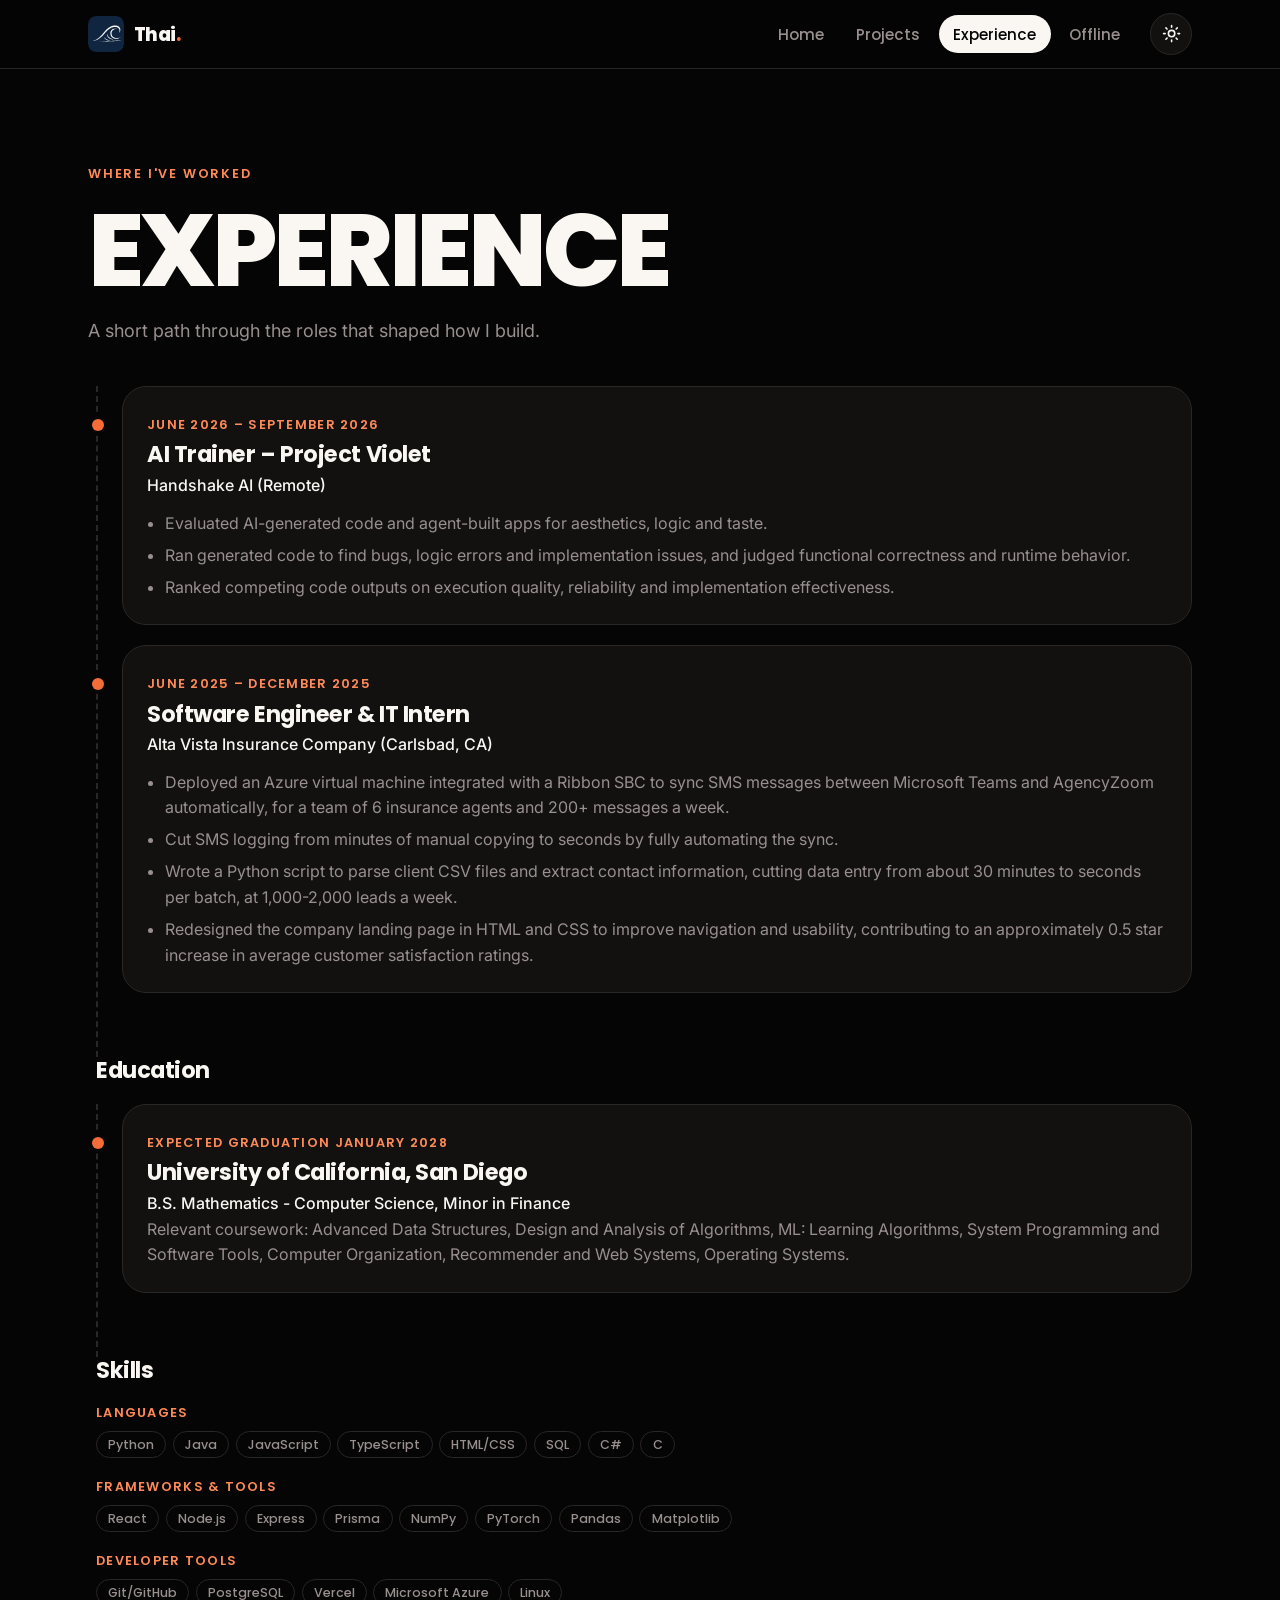
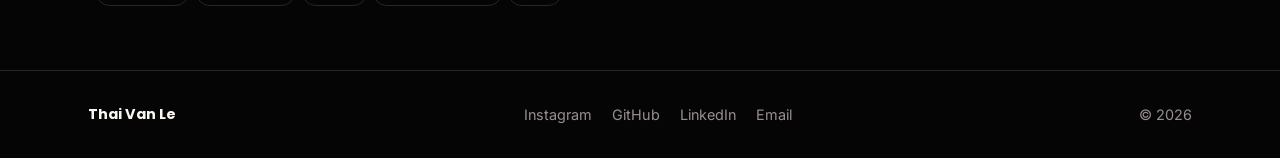
==== commit 710a5924: "AI Trainer - Project Violet, end date September 2026 Co-Authored-By: Claude Sonnet 5.5 <noreply@anth" ====
--- a/experience.html
+++ b/experience.html
@@ -27,7 +27,7 @@
 <main id="main">
 <div class="wrap">
 <header class="page-head"><p class="eyebrow">Where I've worked</p><h1 class="title rise">Experience</h1><p class="lead">A short path through the roles that shaped how I build.</p></header>
-<ol class="timeline"><li class="rise" style="--i:1"><time>June 2026 &ndash; October 2026</time><h2>AI Trainer</h2><p class="org">Handshake AI (Remote)</p><ul><li>Evaluated AI-generated code and agent-built apps for aesthetics, logic and taste.</li><li>Ran generated code to find bugs, logic errors and implementation issues, and judged functional correctness and runtime behavior.</li><li>Ranked competing code outputs on execution quality, reliability and implementation effectiveness.</li></ul></li><li class="rise" style="--i:2"><time>June 2025 &ndash; December 2025</time><h2>Software Engineer &amp; IT Intern</h2><p class="org">Alta Vista Insurance Company (Carlsbad, CA)</p><ul><li>Deployed an Azure virtual machine integrated with a Ribbon SBC to sync SMS messages between Microsoft Teams and AgencyZoom automatically, for a team of 6 insurance agents and 200+ messages a week.</li><li>Cut SMS logging from minutes of manual copying to seconds by fully automating the sync.</li><li>Wrote a Python script to parse client CSV files and extract contact information, cutting data entry from about 30 minutes to seconds per batch, at 1,000-2,000 leads a week.</li><li>Redesigned the company landing page in HTML and CSS to improve navigation and usability, contributing to an approximately 0.5 star increase in average customer satisfaction ratings.</li></ul></li></ol>
+<ol class="timeline"><li class="rise" style="--i:1"><time>June 2026 &ndash; September 2026</time><h2>AI Trainer &ndash; Project Violet</h2><p class="org">Handshake AI (Remote)</p><ul><li>Evaluated AI-generated code and agent-built apps for aesthetics, logic and taste.</li><li>Ran generated code to find bugs, logic errors and implementation issues, and judged functional correctness and runtime behavior.</li><li>Ranked competing code outputs on execution quality, reliability and implementation effectiveness.</li></ul></li><li class="rise" style="--i:2"><time>June 2025 &ndash; December 2025</time><h2>Software Engineer &amp; IT Intern</h2><p class="org">Alta Vista Insurance Company (Carlsbad, CA)</p><ul><li>Deployed an Azure virtual machine integrated with a Ribbon SBC to sync SMS messages between Microsoft Teams and AgencyZoom automatically, for a team of 6 insurance agents and 200+ messages a week.</li><li>Cut SMS logging from minutes of manual copying to seconds by fully automating the sync.</li><li>Wrote a Python script to parse client CSV files and extract contact information, cutting data entry from about 30 minutes to seconds per batch, at 1,000-2,000 leads a week.</li><li>Redesigned the company landing page in HTML and CSS to improve navigation and usability, contributing to an approximately 0.5 star increase in average customer satisfaction ratings.</li></ul></li></ol>
 <h2 class="block-title rise" style="--i:3">Education</h2>
 <ol class="timeline"><li class="rise" style="--i:4"><time>Expected graduation January 2028</time><h3>University of California, San Diego</h3><p class="org">B.S. Mathematics - Computer Science, Minor in Finance</p><p>Relevant coursework: Advanced Data Structures, Design and Analysis of Algorithms, ML: Learning Algorithms, System Programming and Software Tools, Computer Organization, Recommender and Web Systems, Operating Systems.</p></li></ol>
 <section class="skills rise" style="--i:5" aria-labelledby="t-skills"><h2 class="block-title" id="t-skills">Skills</h2><h3>Languages</h3><ul class="tags"><li>Python</li><li>Java</li><li>JavaScript</li><li>TypeScript</li><li>HTML/CSS</li><li>SQL</li><li>C#</li><li>C</li></ul><h3>Frameworks &amp; Tools</h3><ul class="tags"><li>React</li><li>Node.js</li><li>Express</li><li>Prisma</li><li>NumPy</li><li>PyTorch</li><li>Pandas</li><li>Matplotlib</li></ul><h3>Developer Tools</h3><ul class="tags"><li>Git/GitHub</li><li>PostgreSQL</li><li>Vercel</li><li>Microsoft Azure</li><li>Linux</li></ul></section>
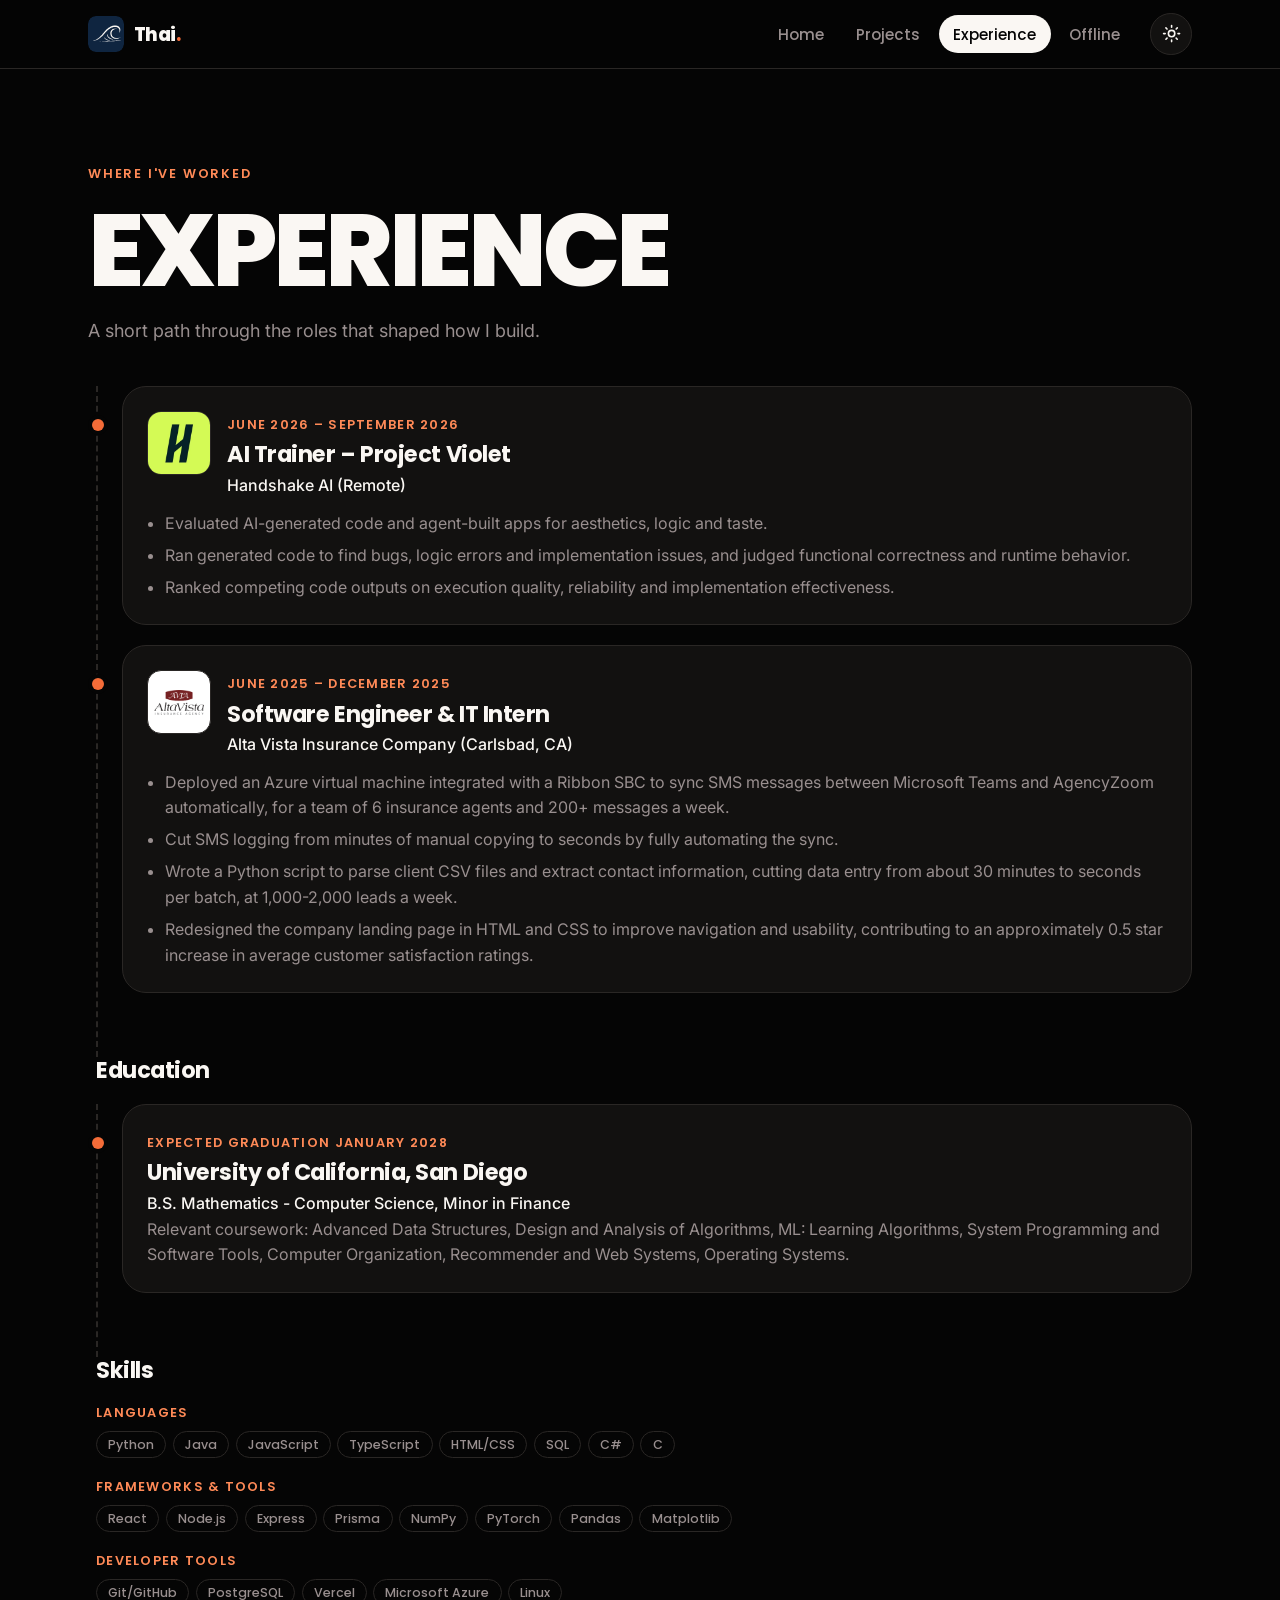
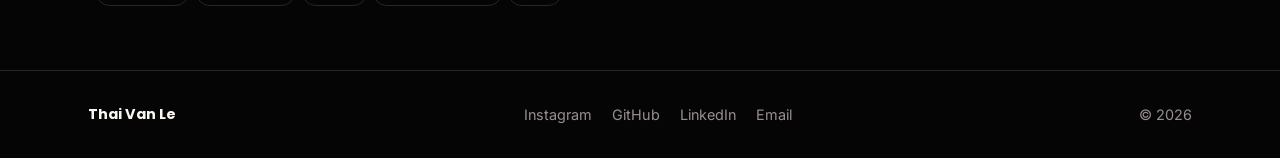
==== commit 5db4f452: "Add employer logos (in progress) Co-Authored-By: Claude Sonnet 5.5 <noreply@anthropic.com> Claude-Se" ====
--- a/experience.html
+++ b/experience.html
@@ -27,7 +27,7 @@
 <main id="main">
 <div class="wrap">
 <header class="page-head"><p class="eyebrow">Where I've worked</p><h1 class="title rise">Experience</h1><p class="lead">A short path through the roles that shaped how I build.</p></header>
-<ol class="timeline"><li class="rise" style="--i:1"><time>June 2026 &ndash; September 2026</time><h2>AI Trainer &ndash; Project Violet</h2><p class="org">Handshake AI (Remote)</p><ul><li>Evaluated AI-generated code and agent-built apps for aesthetics, logic and taste.</li><li>Ran generated code to find bugs, logic errors and implementation issues, and judged functional correctness and runtime behavior.</li><li>Ranked competing code outputs on execution quality, reliability and implementation effectiveness.</li></ul></li><li class="rise" style="--i:2"><time>June 2025 &ndash; December 2025</time><h2>Software Engineer &amp; IT Intern</h2><p class="org">Alta Vista Insurance Company (Carlsbad, CA)</p><ul><li>Deployed an Azure virtual machine integrated with a Ribbon SBC to sync SMS messages between Microsoft Teams and AgencyZoom automatically, for a team of 6 insurance agents and 200+ messages a week.</li><li>Cut SMS logging from minutes of manual copying to seconds by fully automating the sync.</li><li>Wrote a Python script to parse client CSV files and extract contact information, cutting data entry from about 30 minutes to seconds per batch, at 1,000-2,000 leads a week.</li><li>Redesigned the company landing page in HTML and CSS to improve navigation and usability, contributing to an approximately 0.5 star increase in average customer satisfaction ratings.</li></ul></li></ol>
+<ol class="timeline"><li class="rise" style="--i:1"><img class="logo logo-fill" src="assets/logos/handshake.webp" alt="Handshake logo" width="408" height="408" loading="lazy" decoding="async"><time>June 2026 &ndash; September 2026</time><h2>AI Trainer &ndash; Project Violet</h2><p class="org">Handshake AI (Remote)</p><ul><li>Evaluated AI-generated code and agent-built apps for aesthetics, logic and taste.</li><li>Ran generated code to find bugs, logic errors and implementation issues, and judged functional correctness and runtime behavior.</li><li>Ranked competing code outputs on execution quality, reliability and implementation effectiveness.</li></ul></li><li class="rise" style="--i:2"><img class="logo logo-white" src="assets/logos/alta-vista.webp" alt="Alta Vista Insurance Agency logo" width="150" height="76" loading="lazy" decoding="async"><time>June 2025 &ndash; December 2025</time><h2>Software Engineer &amp; IT Intern</h2><p class="org">Alta Vista Insurance Company (Carlsbad, CA)</p><ul><li>Deployed an Azure virtual machine integrated with a Ribbon SBC to sync SMS messages between Microsoft Teams and AgencyZoom automatically, for a team of 6 insurance agents and 200+ messages a week.</li><li>Cut SMS logging from minutes of manual copying to seconds by fully automating the sync.</li><li>Wrote a Python script to parse client CSV files and extract contact information, cutting data entry from about 30 minutes to seconds per batch, at 1,000-2,000 leads a week.</li><li>Redesigned the company landing page in HTML and CSS to improve navigation and usability, contributing to an approximately 0.5 star increase in average customer satisfaction ratings.</li></ul></li></ol>
 <h2 class="block-title rise" style="--i:3">Education</h2>
 <ol class="timeline"><li class="rise" style="--i:4"><time>Expected graduation January 2028</time><h3>University of California, San Diego</h3><p class="org">B.S. Mathematics - Computer Science, Minor in Finance</p><p>Relevant coursework: Advanced Data Structures, Design and Analysis of Algorithms, ML: Learning Algorithms, System Programming and Software Tools, Computer Organization, Recommender and Web Systems, Operating Systems.</p></li></ol>
 <section class="skills rise" style="--i:5" aria-labelledby="t-skills"><h2 class="block-title" id="t-skills">Skills</h2><h3>Languages</h3><ul class="tags"><li>Python</li><li>Java</li><li>JavaScript</li><li>TypeScript</li><li>HTML/CSS</li><li>SQL</li><li>C#</li><li>C</li></ul><h3>Frameworks &amp; Tools</h3><ul class="tags"><li>React</li><li>Node.js</li><li>Express</li><li>Prisma</li><li>NumPy</li><li>PyTorch</li><li>Pandas</li><li>Matplotlib</li></ul><h3>Developer Tools</h3><ul class="tags"><li>Git/GitHub</li><li>PostgreSQL</li><li>Vercel</li><li>Microsoft Azure</li><li>Linux</li></ul></section>
--- a/css/styles.css
+++ b/css/styles.css
@@ -95,6 +95,11 @@
 .rows{list-style:none;padding:0;display:grid;gap:clamp(1rem,2.5vw,1.75rem)}
 .row{display:flex;align-items:center;gap:clamp(1rem,3vw,2rem);text-decoration:none;border-radius:20px}
 .tile{flex:none;width:clamp(4.25rem,14vw,8rem);aspect-ratio:1;border-radius:clamp(14px,3vw,22px);display:grid;place-items:center;color:var(--on-accent);transition:transform .25s}
+.tile:has(img){width:clamp(6rem,14vw,8.75rem);aspect-ratio:16/10;overflow:hidden;border:1px solid var(--line)}
+.tile img{width:100%;height:100%;object-fit:cover;display:block}
+.tile.logo-tile:has(img){width:clamp(4.25rem,14vw,6.5rem);aspect-ratio:1}
+.tile.logo-white{background:#fff}
+.tile.logo-white img{object-fit:contain;padding:10%;box-sizing:border-box}
 .tile svg{width:38%;fill:none;stroke:currentColor;stroke-width:2;stroke-linecap:round;stroke-linejoin:round}
 .t1{background:linear-gradient(135deg,var(--accent),#7a2a0c)}
 .t2{background:linear-gradient(135deg,var(--lime),#2c3a0a)}
@@ -111,8 +116,8 @@
 .grid{display:grid;grid-template-columns:repeat(auto-fill,minmax(min(100%,17rem),1fr));gap:1rem;padding-bottom:4rem}
 .card{display:flex;flex-direction:column;gap:.75rem;padding:1.5rem;border-radius:24px;background:var(--surface);border:1px solid var(--line);transition:transform .25s,border-color .25s,box-shadow .25s}
 .card:hover{transform:translateY(-5px);border-color:var(--accent);box-shadow:0 14px 34px -18px var(--accent)}
-.card .thumb{aspect-ratio:16/10;border-radius:16px;display:grid;place-items:center;color:var(--on-accent);margin-bottom:.5rem}
-.thumb svg{height:56%;fill:none;stroke:currentColor;stroke-width:2.5;stroke-linecap:round;stroke-linejoin:round}
+.card .thumb{aspect-ratio:16/10;border-radius:16px;overflow:hidden;border:1px solid var(--line);margin-bottom:.5rem}
+.thumb img{width:100%;height:100%;object-fit:cover;display:block}
 .card .links{display:flex;flex-wrap:wrap;gap:.25rem 1.25rem;margin-top:.25rem}
 .card .links a{display:inline-flex;align-items:center;min-height:44px;color:var(--accent-ink);font-weight:600;text-decoration:underline;text-underline-offset:.25em;transition:color .2s}
 .card .links a:hover{color:var(--accent-hot)}
@@ -135,6 +140,10 @@
 .timeline p{color:var(--muted)}
 .timeline ul{list-style:disc;padding-left:1.1rem;margin-top:.75rem;color:var(--muted);line-height:1.6;text-align:left}
 .timeline ul li+li{margin-top:.4rem}
+.timeline .logo{float:left;width:64px;height:64px;margin:0 1rem .5rem 0;border-radius:14px;border:1px solid var(--line);object-fit:cover}
+.timeline .logo-white{background:#fff;object-fit:contain;padding:6px;box-sizing:border-box}
+.timeline .logo~ul{clear:both}
+@media(max-width:600px){.timeline .logo{width:48px;height:48px}}
 .block-title{font:700 1.4rem/1.2 var(--font-head);letter-spacing:-.02em;margin:0 0 1.25rem .5rem}
 .skills{padding-bottom:4rem}
 .skills h3{font:600 .8rem var(--font-head);letter-spacing:.1em;text-transform:uppercase;color:var(--accent-ink);margin:1.25rem 0 .6rem .5rem}
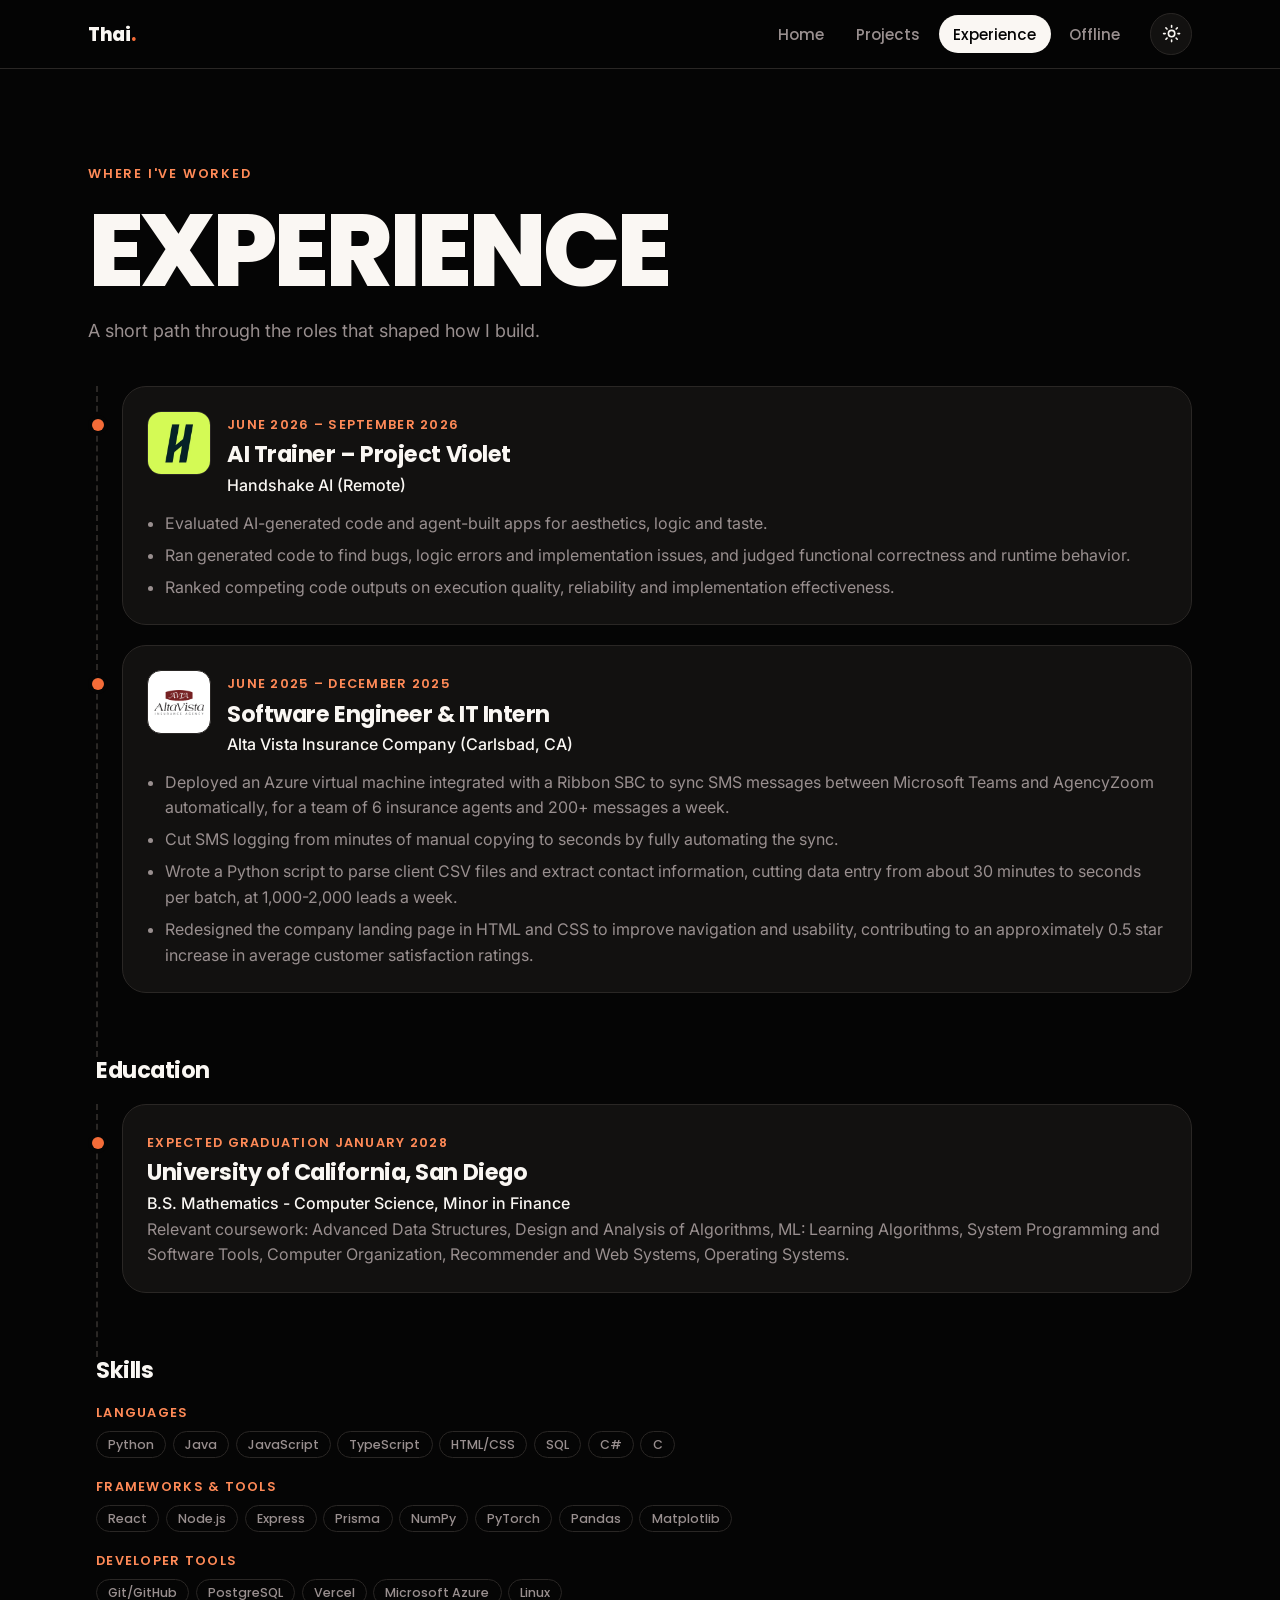
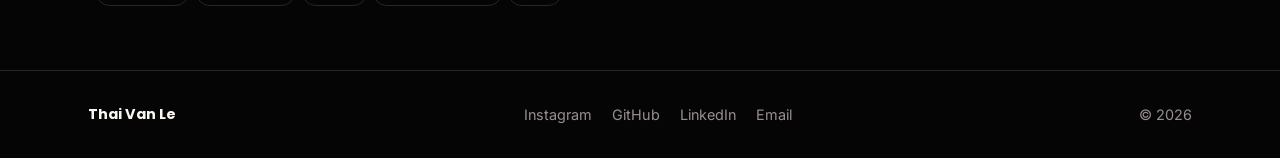
==== commit 5c983ed0: "Home: new photo, shorter intro, AI and Fullstack tiles, remove header logo Co-Authored-By: Claude So" ====
--- a/experience.html
+++ b/experience.html
@@ -18,8 +18,8 @@
 <a class="skip" href="#main">Skip to content</a>
 <header class="top">
 <div class="wrap">
-<a class="brand" href="index.html" aria-label="Thai Van Le, home"><img src="assets/logo.svg" alt="" width="36" height="36">Thai<span>.</span></a>
-<nav id="nav" aria-label="Main"><ul><li><a href="index.html">Home</a></li><li><a href="projects.html">Projects</a></li><li><a href="experience.html" aria-current="page">Experience</a></li><li><a href="offline.html">Offline</a></li></ul></nav>
+<a class="brand" href="home.html" aria-label="Thai Van Le, home">Thai<span>.</span></a>
+<nav id="nav" aria-label="Main"><ul><li><a href="home.html">Home</a></li><li><a href="projects.html">Projects</a></li><li><a href="experience.html" aria-current="page">Experience</a></li><li><a href="offline.html">Offline</a></li></ul></nav>
 <button class="icon-btn theme-toggle" type="button" aria-label="Toggle light and dark theme" title="Toggle theme (T)"><svg class="sun" viewBox="0 0 24 24" aria-hidden="true"><circle cx="12" cy="12" r="4"/><path d="M12 2v2m0 16v2M4.900 4.900l1.400 1.400m11.400 11.400 1.400 1.400M2 12h2m16 0h2M4.900 19.100l1.400-1.400M17.700 6.300l1.400-1.400"/></svg><svg class="moon" viewBox="0 0 24 24" aria-hidden="true"><path d="M21 12.800A9 9 0 1 1 11.200 3a7 7 0 0 0 9.800 9.800z"/></svg></button>
 <button class="icon-btn menu-btn" type="button" aria-label="Menu" aria-expanded="false" aria-controls="nav"><svg viewBox="0 0 24 24" aria-hidden="true"><path d="M4 7h16M4 12h16M4 17h16"/></svg></button>
 </div>
--- a/css/styles.css
+++ b/css/styles.css
@@ -26,7 +26,6 @@
 header.top .wrap{display:flex;align-items:center;gap:1rem;height:4.25rem}
 .brand{display:inline-flex;align-items:center;font:800 1.15rem var(--font-head);text-decoration:none;letter-spacing:-.02em;margin-right:auto}
 .brand span{color:var(--accent)}
-.brand img{width:36px;height:36px;margin-right:.6rem;border-radius:8px;flex:none}
 nav ul{list-style:none;padding:0;display:flex;gap:.25rem}
 nav a{display:block;padding:.45rem .9rem;border-radius:99px;text-decoration:none;font:500 .95rem var(--font-head);color:var(--muted);transition:color .2s,background .2s}
 nav a:hover{color:var(--ink)}
@@ -77,7 +76,7 @@
 .socials a:hover{background:var(--card-accent);color:#fff;transform:translateY(-3px)}
 .socials svg{width:1.2rem;height:1.2rem;fill:none;stroke:currentColor;stroke-width:2;stroke-linecap:round;stroke-linejoin:round}
 .intro{display:grid;gap:1.5rem;justify-items:start}
-.stats{display:grid;grid-template-columns:repeat(3,1fr);gap:.75rem;width:100%;margin-top:.5rem}
+.stats{display:grid;grid-template-columns:repeat(2,1fr);gap:.75rem;width:100%;margin-top:.5rem}
 @media (max-width:520px){.stats{grid-template-columns:1fr}}
 .stat{background:var(--surface);border:1px solid var(--line);border-radius:20px;padding:1.1rem 1.2rem;transition:transform .25s,border-color .25s}
 .stat:hover{transform:translateY(-4px);border-color:var(--accent)}
@@ -109,13 +108,11 @@
 .txt span{color:var(--muted);font-size:clamp(.95rem,2vw,1.2rem)}
 .row .go{flex:none;margin-left:auto;width:clamp(1.25rem,3vw,1.75rem);fill:none;stroke:var(--accent);stroke-width:1.75;stroke-linecap:round;stroke-linejoin:round;transition:transform .2s}
 .row:hover .txt b{color:var(--accent-ink)}
-.row:hover .go{transform:translate(4px,-4px)}
-.row:hover .tile{transform:scale(1.03)}
 
 /* cards */
 .grid{display:grid;grid-template-columns:repeat(auto-fill,minmax(min(100%,17rem),1fr));gap:1rem;padding-bottom:4rem}
 .card{display:flex;flex-direction:column;gap:.75rem;padding:1.5rem;border-radius:24px;background:var(--surface);border:1px solid var(--line);transition:transform .25s,border-color .25s,box-shadow .25s}
-.card:hover{transform:translateY(-5px);border-color:var(--accent);box-shadow:0 14px 34px -18px var(--accent)}
+.card:hover{border-color:var(--accent);box-shadow:0 14px 34px -18px var(--accent)}
 .card .thumb{aspect-ratio:16/10;border-radius:16px;overflow:hidden;border:1px solid var(--line);margin-bottom:.5rem}
 .thumb img{width:100%;height:100%;object-fit:cover;display:block}
 .card .links{display:flex;flex-wrap:wrap;gap:.25rem 1.25rem;margin-top:.25rem}
@@ -126,13 +123,39 @@
 .card p{color:var(--muted)}
 .tags{display:flex;flex-wrap:wrap;gap:.4rem;list-style:none;padding:0;margin-top:auto}
 .tags li{font:500 .78rem var(--font-head);padding:.2rem .7rem;border-radius:99px;border:1px solid var(--line);color:var(--muted)}
-.ico{width:3rem;height:3rem;border-radius:16px;display:grid;place-items:center;background:var(--accent);color:var(--on-accent)}
-.ico svg{width:1.5rem;height:1.5rem;fill:none;stroke:currentColor;stroke-width:2;stroke-linecap:round;stroke-linejoin:round}
+
+/* offline photo stack */
+.stack{display:grid;padding-bottom:5rem}
+.shot{position:relative;width:min(100%,720px);aspect-ratio:16/10;border-radius:20px;overflow:hidden;border:1px solid var(--line);background:var(--surface);box-shadow:0 2px 6px rgba(0,0,0,.25),0 18px 40px -12px rgba(0,0,0,.55),0 40px 80px -30px rgba(0,0,0,.5)}
+[data-theme="light"] .shot{box-shadow:0 2px 6px rgba(21,19,18,.12),0 18px 40px -12px rgba(21,19,18,.3),0 40px 80px -30px rgba(21,19,18,.25)}
+.shot:nth-child(1){margin-left:auto;z-index:1}
+.shot:nth-child(2){margin:-6rem auto 0 8%;z-index:2}
+.shot:nth-child(3){margin:-6rem 5% 0 auto;z-index:3}
+.shot:focus-visible{outline:2px solid var(--accent,#fff);outline-offset:3px}
+.shot img{width:100%;height:100%;object-fit:cover;display:block}
+.shot:nth-child(2) img{object-position:50% 27%}
+.shot figcaption{position:absolute;inset:0 0 auto 0;padding:1.1rem 1.25rem 3rem;display:grid;gap:.1rem;color:#fff;font-size:.95rem;background:linear-gradient(to bottom,rgba(0,0,0,.72),rgba(0,0,0,0))}
+.shot figcaption strong{font:700 1.25rem/1.2 var(--font-head);letter-spacing:-.02em}
+.js .shot{opacity:0;transform:translateY(28px)}
+.js .shot.in{opacity:1;transform:none;transition:opacity .8s ease,transform .8s ease}
+/* focus effect: others fade back; .done (set by offline.js after the slow reveal) swaps to a quick transition */
+.js .shot.done{transition:opacity .3s ease}
+.js .stack:has(.shot:focus-visible) .shot:not(:focus-visible){opacity:.14}
+.shot:focus-visible{z-index:10}
+@media (hover:hover) and (pointer:fine){
+  .js .stack:has(.shot:hover) .shot:not(:hover){opacity:.14}
+  .shot:hover{z-index:10}
+}
+@media (max-width:700px){
+  .shot,.shot:nth-child(n){width:100%;margin-inline:0}
+  .shot:nth-child(n+2){margin-top:-1.1rem}
+}
+@media (prefers-reduced-motion:reduce){.js .shot,.js .shot.done{opacity:1;transform:none;transition:none}}
 
 /* timeline */
 .timeline{list-style:none;padding:0 0 4rem 1.5rem;border-left:2px dashed var(--line);display:grid;gap:1.25rem;margin-left:.5rem}
 .timeline>li{position:relative;padding:1.5rem;border-radius:24px;background:var(--surface);border:1px solid var(--line);transition:border-color .25s,transform .25s}
-.timeline>li:hover{border-color:var(--accent);transform:translateX(4px)}
+.timeline>li:hover{border-color:var(--accent)}
 .timeline>li::before{content:"";position:absolute;left:calc(-1.5rem - 7px);top:2rem;width:12px;height:12px;border-radius:50%;background:var(--accent);box-shadow:0 0 0 4px var(--bg)}
 .timeline time{font:600 .8rem var(--font-head);letter-spacing:.1em;text-transform:uppercase;color:var(--accent-ink)}
 .timeline h2,.timeline h3{font:700 1.4rem/1.2 var(--font-head);letter-spacing:-.02em;margin:.3rem 0}
